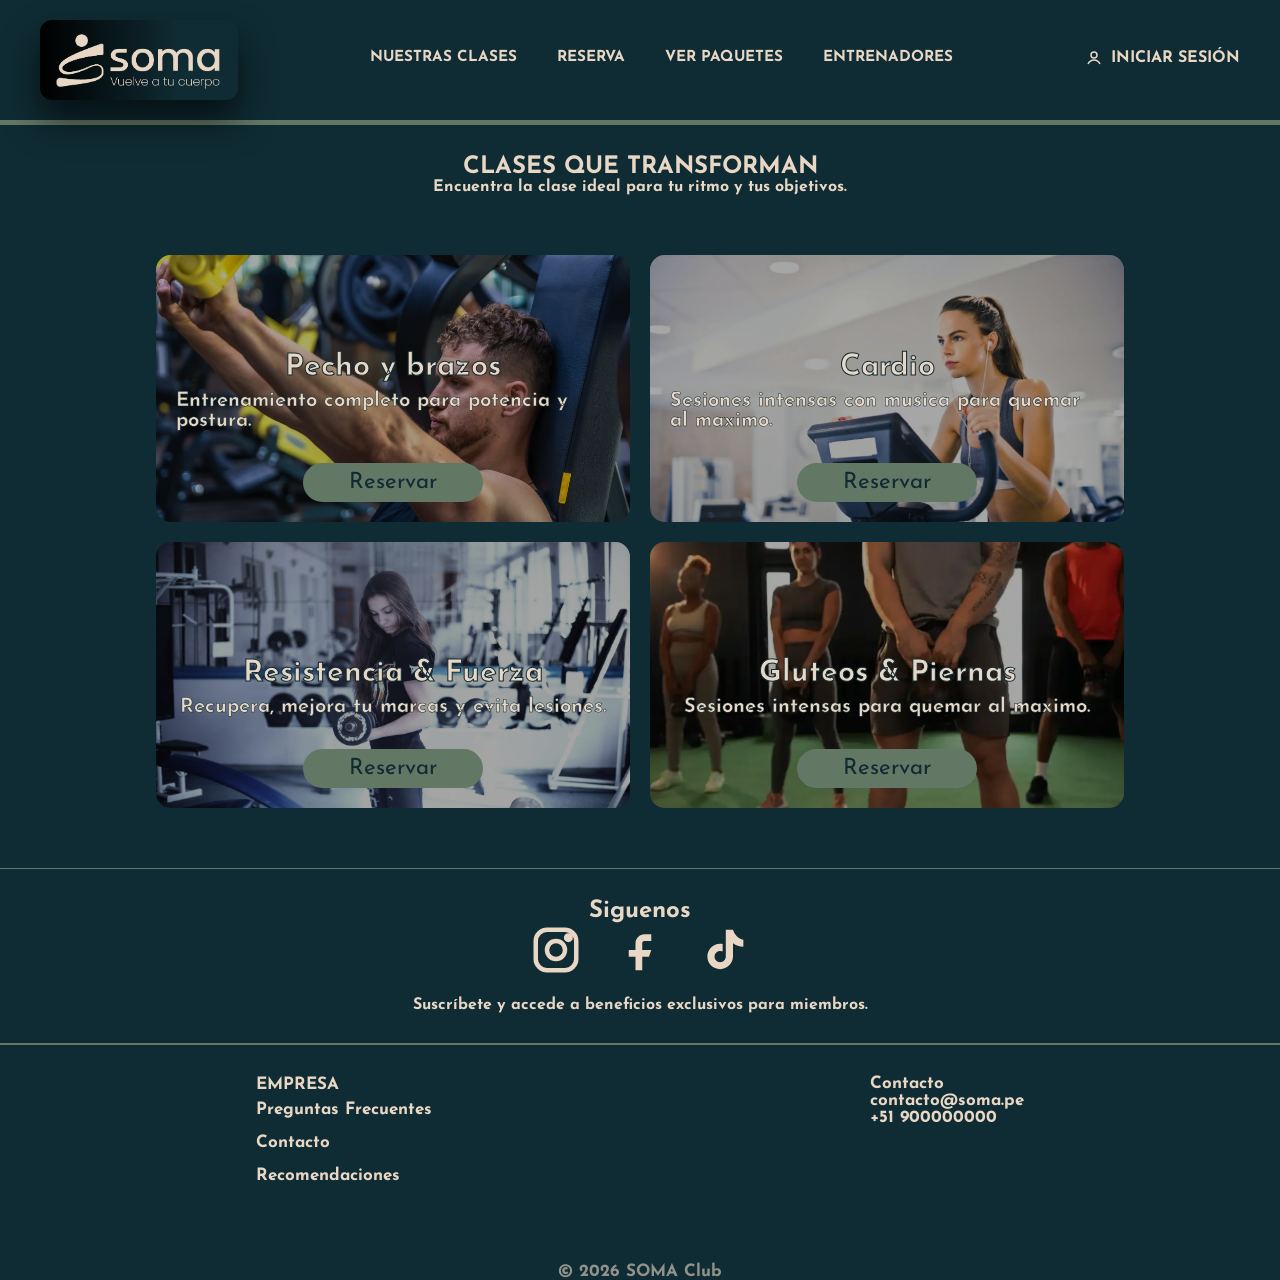
==== clases.html @ 050a6c83 "carga pag web gym" ====
<!DOCTYPE html>
<html lang="es">
  <head>
    <meta charset="UTF-8" />
    <title>Clases | SOMA</title>
    <link rel="icon" href="img/Soma_ logo.png" type="image/png">
    <meta name="viewport" content="width=device-width, initial-scale=1.0" />
    <link rel="stylesheet" href="styles.css" />
    <link rel="preconnect" href="https://fonts.googleapis.com" />
    <link rel="preconnect" href="https://fonts.gstatic.com" crossorigin />
    <link
      href="https://fonts.googleapis.com/css2?family=Caveat:wght@400..700&family=Josefin+Sans:ital,wght@0,100..700;1,100..700&family=Outfit:wght@100..900&display=swap"
      rel="stylesheet"
    />
    <link
      href="https://fonts.googleapis.com/css2?family=Montserrat:wght@300;400;600;700&display=swap"
      rel="stylesheet"
    />
  </head>
  <body>
    <!-- HEADER -->
    <header class="header">
      <a class="logo" href="index.html" aria-label="Fit Flow inicio">
        <img src="img/Soma_3.png" alt="Fit Flow" />
        <!-- <span>SOMA</span> -->
      </a>

      <input type="checkbox" id="nav-toggle" class="nav-toggle" />
      <label for="nav-toggle" class="burger" aria-label="Abrir menú">
        <span></span>
        <span></span>
        <span></span>
      </label>

      <nav>
        <ul>
          <li><a href="clases.html">NUESTRAS CLASES</a></li>
          <li><a href="reserva.html">RESERVA</a></li>
          <li><a href="paquetes.html">VER PAQUETES</a></li>
          <li><a href="entrenador.html">ENTRENADORES</a></li>
        </ul>
      </nav>

      <div class="nav-login">
        <a href="login.html" class="nav-user">
          <span class="user-icon" aria-hidden="true">
            <svg
              viewBox="0 0 24 24"
              width="18"
              height="18"
              fill="none"
              stroke="currentColor"
              stroke-width="2"
            >
              <circle cx="12" cy="8" r="4"></circle>
              <path d="M4 20c1.6-3.5 4.8-5.5 8-5.5s6.4 2 8 5.5"></path>
            </svg>
          </span>
          INICIAR SESIÓN
        </a>
      </div>
    </header>

    <section class="page-clases-def">
      <div>
        <h1>CLASES QUE TRANSFORMAN</h1>
        <p>Encuentra la clase ideal para tu ritmo y tus objetivos.</p>
      </div>
    </section>

    <section class="page-class">
      <div class="page-card">
        <img src="img/fuerza.webp" alt="Clase de fuerza" />
        <div class="card-content">
          <h3>Pecho y brazos</h3>
          <p>Entrenamiento completo para potencia y postura.</p>
          <a href="https://wa.me/51959792986?text=Hola,%20quiero%20información%20sobre%20la%20Clase%20Fuerza%20del%20gimnasio,%20Por%20favor"><button class="btn-card">Reservar</button></a>
        </div>
      </div>
      <div class="page-card">
        <img src="img/ciclismo.webp" alt="Clase de cardio" />
        <div class="card-content">
          <h3>Cardio</h3>
          <p>Sesiones intensas con musica para quemar al maximo.</p>
          <a href="https://wa.me/51959792986?text=Hola,%20quiero%20información%20sobre%20la%20Clase%20Cardio%20del%20gimnasio,%20Por%20favor" target="_blank"><button class="btn-card">Reservar</button></a>
        </div>
      </div>
      <div class="page-card">
        <img src="img/resistencia.webp" alt="Clase de movilidad" />
        <div class="card-content">
          <h3>Resistencia & Fuerza</h3>
          <p>Recupera, mejora tu marcas y evita lesiones.</p>
          <a href="https://wa.me/51959792986?text=Hola,%20quiero%20información%20sobre%20la%20Clase%20Resistencia%20y%20Fuerza%20del%20gimnasio,%20Por%20favor"><button class="btn-card">Reservar</button></a>
        </div>
      </div>
      <div class="page-card">
        <img src="img/pesas-pierna.webp" alt="Clase de cardio" />
        <div class="card-content">
          <h3>Gluteos & Piernas</h3>
          <p>Sesiones intensas para quemar al maximo.</p>
          <a href="https://wa.me/51959792986?text=Hola,%20quiero%20información%20sobre%20la%20Clase%20Gluteos%20y%20Piernas%20del%20gimnasio,%20Por%20favor"><button class="btn-card">Reservar</button></a>
        </div>
      </div>
    </section>

    <section class="section-redes">
              <h2>Siguenos</h2>
        <div class="social-icons">
          <div class="icon-social">
            <a class="social-link instagram" href="#" aria-label="Instagram">
              <span class="social-icon" aria-hidden="true">
                <svg
                  viewBox="0 0 24 24"
                  width="54"
                  height="54"
                  fill="none"
                  stroke="currentColor"
                  stroke-width="2"
                >
                  <rect x="3" y="3" width="18" height="18" rx="5"></rect>
                  <circle cx="12" cy="12" r="4"></circle>
                  <circle cx="17.5" cy="6.5" r="1"></circle>
                </svg>
              </span>
            </a>
          </div>
          <div class="icon-social">
            <a class="social-link facebook" href="#" aria-label="Facebook">
              <span class="social-icon" aria-hidden="true">
                <svg
                  viewBox="0 0 24 24"
                  width="54"
                  height="54"
                  fill="currentColor"
                >
                  <path
                    d="M14 8h3V5h-3c-2.2 0-4 1.8-4 4v3H7v3h3v6h3v-6h3l1-3h-4V9c0-.6.4-1 1-1z"
                  ></path>
                </svg>
              </span>
            </a>
          </div>
          <div class="icon-social">
            <a class="social-link tiktok" href="#" aria-label="TikTok">
              <span class="social-icon" aria-hidden="true">
                <svg
                  viewBox="0 0 24 24"
                  width="54"
                  height="54"
                  fill="currentColor"
                >
                  <path
                    d="M16 3c.6 2.2 2.4 4 4.6 4.4v3.1c-1.7 0-3.3-.5-4.6-1.5v5.8c0 3.1-2.5 5.7-5.7 5.7S4.6 18 4.6 14.9s2.5-5.7 5.7-5.7c.4 0 .8 0 1.1.1v3.3c-.3-.1-.7-.2-1.1-.2-1.4 0-2.5 1.1-2.5 2.5S8.9 17.4 10.3 17.4s2.5-1.1 2.5-2.5V3h3.2z"
                  ></path>
                </svg>
              </span>
            </a>
          </div>
        </div>
        <p>Suscríbete y accede a beneficios exclusivos para miembros.</p>
      </div>
    </section>

    <!-- FOOTER -->
    <footer class="footer">
      <div class="footer-data">
        <div class="footer-infobrand">
          <h4>EMPRESA</h4>
          <p><a href="#">Preguntas Frecuentes</a></p>
          <p><a href="#">Contacto</a></p>
          <p><a href="#">Recomendaciones</a></p>
        </div>

        <div>
          <h4>Contacto</h4>
          <p>contacto@soma.pe</p>
          <p>+51 900000000</p>
        </div>
      </div>

      <div class="footer-bottom">
        <p>© 2026 SOMA Club</p>
      </div>
    </footer>
  </body>
</html>
---- styles.css ----
* {
  margin: 0;
  padding: 0;
  box-sizing: border-box;
}
/* 
html {
  width: 100vw;
  height: 100%;
} */

body {
  font-family: "Josefin Sans", sans-serif;
  font-optical-sizing: auto;
  font-weight: 700;
  font-style: normal;
  margin: 0;
  padding: 0;
  background: #0f2b33;
  color: #e8d7c5;
}

/* HEADER */

.header {
  display: flex;
  justify-content: space-between;
  align-items: center;
  padding: 20px 40px;
  background: #0f2b33;
  position: relative;
  z-index: 2;
  border-bottom: 5px solid #637765;
}

.header span {
  font-family: "Outfit", sans-serif;
}

/* Divider design between nav and hero */
/* .header::after {
  content: "";
  position: absolute;
  left: 0;
  right: 0;
  bottom: -58px;
  height: 56px;
  background:
    linear-gradient(
      90deg,
      rgba(255, 215, 64, 0.8),
      rgba(245, 188, 10, 1),
      rgba(255, 215, 64, 0.8)
    );
  clip-path: polygon(0 0, 100% 0, 100% 5%, 50% 50%, 20% 30%, 0 5%);
  border-top: 1px solid rgba(255, 215, 64, 0.7);
  border-bottom: 1px solid rgba(245, 188, 10, 0.7);
  box-shadow: 0 8px 14px rgba(0, 0, 0, 0.45);
  pointer-events: none;
} */

/* .header::before{
  content: "";
  position: absolute;
  left: auto;
  right: 0;
  top: 0;
  bottom: auto;
  height: 46px;
  width: 70px;
  background:
    linear-gradient(
      35deg,
      rgba(248, 214, 100, 0.89),
      rgb(245, 186, 10)
    );
  clip-path: polygon(100% 0, 0 0, 100% 100%);
  box-shadow: 0 8px 12px rgba(0, 0, 0, 0.85);
  pointer-events: none;
} */

.header nav li a{
  font-size: 0.95rem;
}

.logo img{
  width: auto;
  height: 80px;
  box-shadow: 0 20px 35px rgba(0, 0, 0, 0.6);
  background: linear-gradient(to right, #000 0%, transparent 70%);
  border-radius: 12px; /* opcional */
}

.logo span {
  color: #637765
  font-weight: 600;
  letter-spacing: 1px;
  text-shadow: 
    0 0 8px rgba(212, 175, 55, 0.2),
    0 0 15px rgba(212, 175, 55, 0.1);
  transition: 0.3s ease;
}

.logo:hover span {
  text-shadow: 
    0 0 12px rgba(212, 175, 55, 0.9),
    0 0 25px rgba(212, 175, 55, 0.6);
}

.logo {
  display: flex;
  flex-direction: row;
  justify-content: center;
  align-items: center;
  font-weight: 900;
  font-size: 28px;
  font-style: bold;
  color: #e8d7c5;
  text-decoration: none;
}

.logo span {
  display: block;
  font-size: 42px;
  font-weight: 600;
}

nav ul {
  display: flex;
  list-style: none;
  gap: 40px;
}

.nav-toggle {
  display: none;
}

.burger {
  display: none;
  width: 40px;
  height: 30px;
  flex-direction: column;
  justify-content: space-between;
  cursor: pointer;
}

.burger span {
  height: 3px;
  background: #637765;
  border-radius: 999px;
  transition: transform 0.3s, opacity 0.3s;
}

.nav-user {
  display: inline-flex;
  align-items: center;
  gap: 8px;
}

.nav-user:hover {
  color: #637765;
}

.nav-user .user-icon {
  color: #e8d7c5;
  display: inline-flex;
}

nav a {
  text-decoration: none;
  color: #e8d7c5;
  font-size: 14px;
  transition: 0.3s;
  position: relative;
  display: inline-block;
  padding-bottom: 6px;
}

nav a:hover {
  color: #637765;
}

nav a::after {
  content: "";
  position: absolute;
  left: 0;
  right: 0;
  bottom: 1px;
  height: 2px;
  background: currentColor;
  border-radius: 999px;
  box-shadow: 0 2px 6px currentColor;
  opacity: 0;
  transform: scaleX(0.3);
  transition: opacity 0.3s, transform 0.75s;
}

nav a:hover::after {
  opacity: 0.8;
  transform: scaleX(1);
}

.nav-login a {
  text-decoration: none;
  color: #e8d7c5;
}

@media (max-width: 900px) {
  .burger {
    display: flex;
  }

  nav ul {
    display: none;
    position: absolute;
    right: 60px;
    top: 100%;
    background: #0f2b33;
    padding: 20px;
    flex-direction: column;
    gap: 16px;
    border: 1px solid rgba(245, 188, 10, 0.3);
    border-radius: 12px;
    box-shadow: 0 12px 24px rgba(0, 0, 0, 0.45);
    z-index: 3;
  }

  .nav-toggle:checked + .burger + nav ul {
    display: flex;
  }

  .nav-toggle:checked + .burger span:nth-child(1) {
    transform: translateY(13px) rotate(45deg);
  }

  .nav-toggle:checked + .burger span:nth-child(2) {
    opacity: 0;
  }

  .nav-toggle:checked + .burger span:nth-child(3) {
    transform: translateY(-13px) rotate(-45deg);
  }
}

/* HERO */

.hero {
  background-image: url("img/fondo-principal-xl.webp");
  background-size: cover;
  background-position: center;
  height: 500px;
  position: relative;
}

.hero-content {
  display: flex;
  flex-direction: column;

  align-items: flex-start;
  text-align: left;

  gap: 20px;

  background: rgba(29, 29, 29, 0.5);
  padding: 40px 60px;
  border-radius: 16px;

  backdrop-filter: blur(6px);

  max-width: 600px;
}

.hero h1 {
  font-size: 52px;
  line-height: 1.1;
  color: #e8d7c5;

  background: none;
  backdrop-filter: none;
  padding: 0;
}

.overlay {
  position: absolute;
  inset: 0;
  display: flex;
  align-items: center;
  justify-content: flex-start;

  padding-left: 80px;

  backdrop-filter: none;
}

.overlay h1 {
  color: #e8d7c5;
  font-size: 48px;
  margin: 0;
}

.page-clases-def {
   padding-top: 30px;
   text-align: center;  
}

.page-class {
  display: grid;
  grid-template-columns: repeat(2, minmax(250px, 1fr)); 
  gap: 20px;
  justify-content: center;
  width: 85vw;
  margin: 0 auto;
  padding: 60px;
}

/* TEST CARD  */

.page-card {
  position: relative;
  /* width: 400px; */
  /* height: 550px; */
  overflow: hidden;
  border-radius: 15px;
}

.page-card img {
  width: 100%;
  height: 100%;
  object-fit: cover;
  display: block;
  aspect-ratio: 16 / 9;
  transition: transform 0.4s ease-in-out;
}

.page-card:hover img{
  transform: scale(1.16);
}

/* Capa oscura */
.page-card::after {
  content: "";
  position: absolute;
  inset: 0;
  background: rgba(0, 0, 0, 0.35);
}

/* Contenido encima */
.card-content {
  display: flex;
  flex-direction: column;
  justify-content: center;
  align-items: center;
  position: absolute;
  bottom: 20px;
  left: 20px;
  right: 20px;
  z-index: 2;
}

.card-content h3 {
  margin-bottom: 8px;
  font-size: 30px;
  color: #e8d7c5;
  -webkit-text-stroke: 1px #0f2b33
}

.card-content p {
  font-size: 20px;
  margin-bottom: 12px;
  color: #e8d7c5;
  -webkit-text-stroke: 0.5px #0f2b33
}

.btn-outline {
  position: static;
  margin-top: 20px;
  font-family: "Josefin Sans", sans-serif;
  padding: 10px 25px;
  background: #e8d7c5;
  border-radius: 25px;
  border: none;
  color: #0f2b33;
  cursor: pointer;
  transition: 0.5s all ease;
  font-size: 1.2rem;
}

.btn-outline:hover {
  background: #0f2b33;
  color: #e8d7c5;
}

.btn-card {
  margin-top: 20px;
  width: 180px;
  position: relative;
  /* bottom: 20px; */
  /* left: 90px; */

  font-family: "Josefin Sans", sans-serif;
  padding: 8px 16px;
  background: #637765;
  border-radius: 25px;
  border: none;
  color: #0f2b33;
  cursor: pointer;
  transition: 0.4s all ease;
  font-size: 1.4rem;
}

.btn-card:hover {
  background: #0f2b33;
  color: #637765;
  transform: scale(1.05);
}
/* END CARD */

/* ABOUT */
.about {
  display: grid;
  grid-template-columns: 1fr 1fr;
  padding: 80px 50px;
  gap: 60px;
  width: 100%;
  height: 450px;
  margin-bottom: 60px;
  align-items: center;
}

.about img {
  height: 350px;
  width: 100%; 
  object-fit: scale-down;
}

.about h2 {
  margin-bottom: 20px;
}

.about h4 {
  margin-top: 20px;
  font-weight: 600;
}

/* WELCOME */
.welcome {
  text-align: center;
  padding: 80px 20px;
  font-size: 28px;
}

/* PROXIMAMENTE */
.coming-soon {
  height: 80vh;
  background: url("img/ciclismo.jpg") center/cover no-repeat;
  position: relative;
  display: flex;
  align-items: center;
  justify-content: center;
  margin-bottom: 25px;
  
}

/* Capa oscura */
.coming-soon .overlay {
  position: absolute;
  inset: 0;
  background: #0f2b33;
  backdrop-filter: blur(3px);
  display: flex;
  align-items: center;
  justify-content: center;
}

/* Contenido */
.coming-soon .content {
  position: relative;
  text-align: center;
  color: #e8d7c5;
  max-width: 500px;
  padding: 40px;
}

.coming-soon .icon {
  font-size: 60px;
  margin-bottom: 20px;
}

.coming-soon h2 {
  font-size: 32px;
  margin-bottom: 15px;
  letter-spacing: 1px;
}

.coming-soon p {
  font-size: 20px;
  margin-bottom: 25px;
  opacity: 0.85;
}

.proximamente {
  position: absolute;
  font-family: "Josefin Sans", sans-serif;
  text-align: center;
  font-size: 126px;
  background: transparent;
  color: #e8d7c5;
  cursor: pointer;
  left: -27%;
}

/* .proximamente:hover {
  transform: rotate(360deg);
  transition: 0.7s ease;
} */

/* END PROXIMAMENTE */

/* ENTREADORES */
/* 
.page-entrenador{
  display: flex;
  gap: 10px;
  width: 85vw;
  margin: 0 auto;
  padding: 60px;
}

.page-card-entrenador {
  position: relative;
  height: 640px;
  overflow: hidden;
  border-radius: 15px;
}
.page-card-entrenador img {
  width: 100%;
  height: 100%;
  object-fit: scale-down;
  display: block;
  aspect-ratio: 16 / 9;
  transition: transform 0.4s ease-in-out;
}

.page-card-entrenador::after {
  content: "";
  position: absolute;
  inset: 0;
  background: rgba(0, 0, 0, 0.37);
} */
.coaches{
display:flex;
justify-content:center;
gap:30px;
margin: 65px 0px;
}

/* CARD */
.card{
width:260px;
background:#0f141b;
border-radius:15px;
overflow:hidden;
box-shadow:0 10px 25px #0f2b33;
display:flex;
flex-direction:column;
transition: 0.2s;
}

.card:hover{
transform:translateY(-20px);
}

/* IMAGEN */
.card img{
width:100%;
height:260px;
object-fit:cover;
display:block;
}

/* TEXTO */
.card-info{
padding:20px;
color:#e8d7c5;
}

/* TITULO */
.card-info h3{
font-size:18px;
margin-bottom:10px;
}

/* TEXTO */
.card-info p{
font-size:14px;
color:#e8d7c5;
margin-bottom:15px;
}

/* LISTA */
.card-info ul{
list-style:none;
}

.card-info li{
font-size:13px;
margin-bottom:8px;
color:#e8d7c;
}

.card-info li::before{
content:"✔ ";
color:#ff3c2f;
}

.highlight{
color:#ff3c2f;
}


/* PAQUETES */

.page-paquetes {
  display: grid;
  grid-template-columns: repeat(3, minmax(250px, 1fr)); 
  gap: 20px;
  width: 85vw;
  margin: 0 auto;
  padding: 60px;
}

.page-card-pack {
  position: relative;
  /* width: 400px; */
  height: 640px;
  overflow: hidden;
  border-radius: 15px;
}

.page-card-pack img {
  width: 100%;
  height: 100%;
  object-fit: cover;
  display: block;
  aspect-ratio: 16 / 9;
  transition: transform 0.4s ease-in-out;
}

.page-card-pack:hover img{
  transform: scale(1.16);
}

.page-card-pack::after {
  content: "";
  position: absolute;
  inset: 0;
}

/* END PAQUETES */

/* SERVICES */

.services {
  display: grid;
  grid-template-columns: 1fr 1fr;
}

.service {
  display: flex;
  flex-direction: column;
  justify-content: center;
  align-items: center;
  padding-bottom: 25px;
}

.service img {
  width: 100%;
  height: 300px;
  object-fit: scale-down;
  margin-bottom: 20px;
}
.service button {
  width: auto;
  font-family: "Josefin Sans", sans-serif;
  font-weight: 300;
  padding: 8px 16px;
  background: transparent;
  cursor: pointer;
  transition: 0.3s;
  font-size: 1.4rem;
}

.service button:hover {
  color: #0f2b33;
}
/* SIGUENOS REDES */

.section-redes {
  padding: 30px;
  display: flex;
  flex-direction: column;
  align-items: center;
  color: #e8d7c5;
  border-top: 1px solid #637765;
  border-bottom: 2px solid #637765;
}

.social-icons {
  display: flex;
  flex-direction: row;
  justify-content: center;
  gap: 30px;
  width: 300px;
  padding-bottom: 20px;
}

.icon-social {
  height: 54px;
  width: 54px;
  /* background-color: #e1306c; */
}

.icon-social a{
  color: #e8d7c5;
  height: 100%;
  width: 100%;
}

/* CONTACT */

.contact {
  padding: 60px;
  background: #0f2b33;
  color: #e8d7c5
}

.contact iframe {
  background-color: #0f2b33;
  width: 80%;
  height: 350px;
  border: 0;
  margin-top: 20px;
}

.footer-map {
  display: flex;
  flex-direction: column;
  justify-content: center;
  align-items: center;
  margin: 0 auto;
  width: 85vw;
}

/* FOOTER */

.footer {
  display: flex;
  flex-direction: column;
  max-width: 60%;
  margin:0 auto;
  background: #0f2b33;
  gap: 10px;
  font-size: 17px;
  color: #e8d7c5
}

.footer-data {
  display: flex;
  flex-direction: row;
  justify-content: space-between;
  align-items: start;
  min-width: 350px;
  margin: 30px 0px;
}

.footer-data ul {
  list-style: none;
  padding: 0;
  margin: 0;
}

.footer-data li {
  margin-bottom: 10px;
}

/* .footer-links {
  display: flex;
  justify-content: space-between;
  padding-bottom: 25px;
}

.footer-links a {
  color: rgb(148, 147, 144);
  text-decoration: none;
  display: flex;
  align-items: center;
  gap: 10px;
  margin: 6px 0;
  transition: color 0.25s ease;
} */

.social-icon {
  /* display: inline-flex; */
  width: 28px;
  height: 28px;
}

.footer-links a:hover {
  color: #637765;
}

.icon-social a.instagram:hover {
  color: #637765;
}

.icon-social a.facebook:hover {
  color: #637765;
}

.icon-social a.tiktok:hover {
  color: #637765;
}

.footer-bottom {
  text-align: center;
  font-size: 17px;
  opacity: 0.6;
  padding-top: 30px;
}
.footer-infobrand {
  padding: 1px 0px;
}

.footer-infobrand a {
  text-decoration: none;
  font-size: 17px;
  color:  #e8d7c5
}

.footer-infobrand p {
  position: relative;
  padding: 8px 0px;
}
.footer-infobrand p:hover{
  color: rgb(148, 147, 144);
  transform: translateX(12px);
  transition: all .25s ease-in;
 }
.footer-infobrand p:hover::after{
  content: "";
  position: absolute;
  left: 0;
  right: 0;
  bottom: 1px;
  height: 2px;
  background: currentColor;
  border-radius: 999px;
  box-shadow: 0 2px 6px currentColor;
  opacity: 0;
  transform: scaleX(0.3);
  transition: opacity 0.3s, transform 0.75s;
}


@media (max-width: 1000px) {
  .page-grid {
    grid-template-columns: repeat(2, 1fr);
  }
}

@media (max-width: 700px) {
  .page-grid {
    grid-template-columns: 1fr;
    padding: 40px 20px;
  }

  .page-hero {
    padding: 40px 20px;
  }
}

.schedule {
  display: flex;
  flex-direction: column;
  align-items: center;
  background: #0f2b33;
  padding: 80px 5%;
  color: #e8d7ce;
  text-align: center;
}

.title {
  font-size: 40px;
  font-weight: 700;
  margin-bottom: 50px;
  letter-spacing: 2px;
}

.title span {
  color: #e8d7c5;
}

.schedule-table {
  width: 100%;
  border-collapse: collapse;
  background: #0f2b33;
  border-radius: 12px;
  overflow: hidden;
  box-shadow: 0 0 25px #637765;
  min-width: 1400px;
}

.schedule-table thead {
  background: #0f2b33;
}

.schedule-table th {
  padding: 18px;
  font-size: 14px;
  color: #e8d7c5;
  letter-spacing: 1px;
}

.schedule-table td {
  padding: 18px;
  border-top: 1px solid #334c44;
  font-size: 14px;
  transition: 0.3s ease;
}

.schedule-table td i {
  color: #637765;
  margin-right: 8px;
}

.schedule-table tbody tr:hover {
  background: rgba(255, 44, 44, 0.05);
}

.empty {
  opacity: 0.3;
}

.note {
  margin-top: 25px;
  font-size: 13px;
  opacity: 0.6;
} 


/* ==============================
   SECCIÓN GENERAL
============================== */


.table-container{
    overflow-x:auto;
    padding:30px;
    border-radius:20px;
    background: linear-gradient(145deg,#0c0c0c,#111);
    border:1px solid #637765;
    box-shadow: 
        0 0 40px #637765,
        0 0 60px #334c44;
}

.schedule-table thead th{
    padding:16px 10px;
    font-size:13px;
    letter-spacing:1px;
    text-transform:uppercase;
    background:linear-gradient(90deg,#111,#1a1a1a);
    border-bottom:1px solid #334c44;
}

.schedule-table .time{
    position:relative;
    background:linear-gradient(180deg,#334c44,#0f2b33);
    color: #e8d7c5; 
    font-weight:600;
    border-right:1px solid #637765;
}


.note{
    margin-top:25px;
    text-align:center;
    opacity:0.6;
    font-size:14px;
}

@media(max-width:900px){
    .schedule .title{
        font-size:28px;
    }

    .schedule-table{
        font-size:12px;
    }
} 

/* #reservarBtn {
  margin-top: 25px;
  width: 190px;
  font-family: "Josefin Sans", sans-serif;
  padding: 8px 16px;
  background: rgba(245, 188, 10, 1);
  border-radius: 25px;
  border: none;
  color: black;
  cursor: pointer;
  transition: 0.5s all ease;
  font-size: 1.4rem;
} */

.indicacion {
  padding-bottom: 15px;
  opacity:0.6;
  font-size:11px;
}

.reserva-box{
/* width: 100%; */
margin-top:40px;
padding:20px;
background:#111;
border-radius:10px;
color:white;
max-width:500px;
}

#lista-clases{
list-style:none;
padding:0;
margin:20px 0;
}

#lista-clases li{
display:flex;
justify-content:space-between;
align-items:center;
padding:10px;
border-bottom:1px solid #333;
}

.eliminar{
background:red;
color:white;
border:none;
padding:5px 10px;
cursor:pointer;
border-radius:5px;
}

#reservarBtn{
font-size: 1.05rem;
font-family: "Josefin Sans", sans-serif;
width:100%;
padding:15px;
background:#25D366;
border:none;
color:rgb(0, 0, 0);
font-weight:bold;
cursor:pointer;
border-radius:8px;
}

.btn {
  background: #637765;
  border: none;
  padding: 15px 30px;
  border-radius: 20px;
  font-size: 20px;
  font-weight: bold;
  color: #0f2b33;
  cursor: pointer;
  margin-top: 20px;
  margin-left:150px
}

.btn:hover {
  color: #e8d7c5;
}

.section-info{
  width:100%;
  min-height:500px;

  background-image:url("img/fondo-deporte.webp");
  background-size:cover;
  background-position:center;

  display:flex;
  align-items:center;
  justify-content:center;

  padding:80px 20px;
}

.info-overlay{
  width:100%;
  max-width:1200px;

  display:flex;
  justify-content:center;
  gap:60px;
  flex-wrap:wrap;
}

.info-box{
  background-color:rgba(15,43,51,0.3);
  color:#e8d7c5;
  padding:30px;
  width:350px;
  backdrop-filter:blur(5px);
  border-radius:8px;
}

.info-box h3{
  margin-bottom:15px;
  font-size:22px;
}

.info-box p{
  line-height:1.6;
}
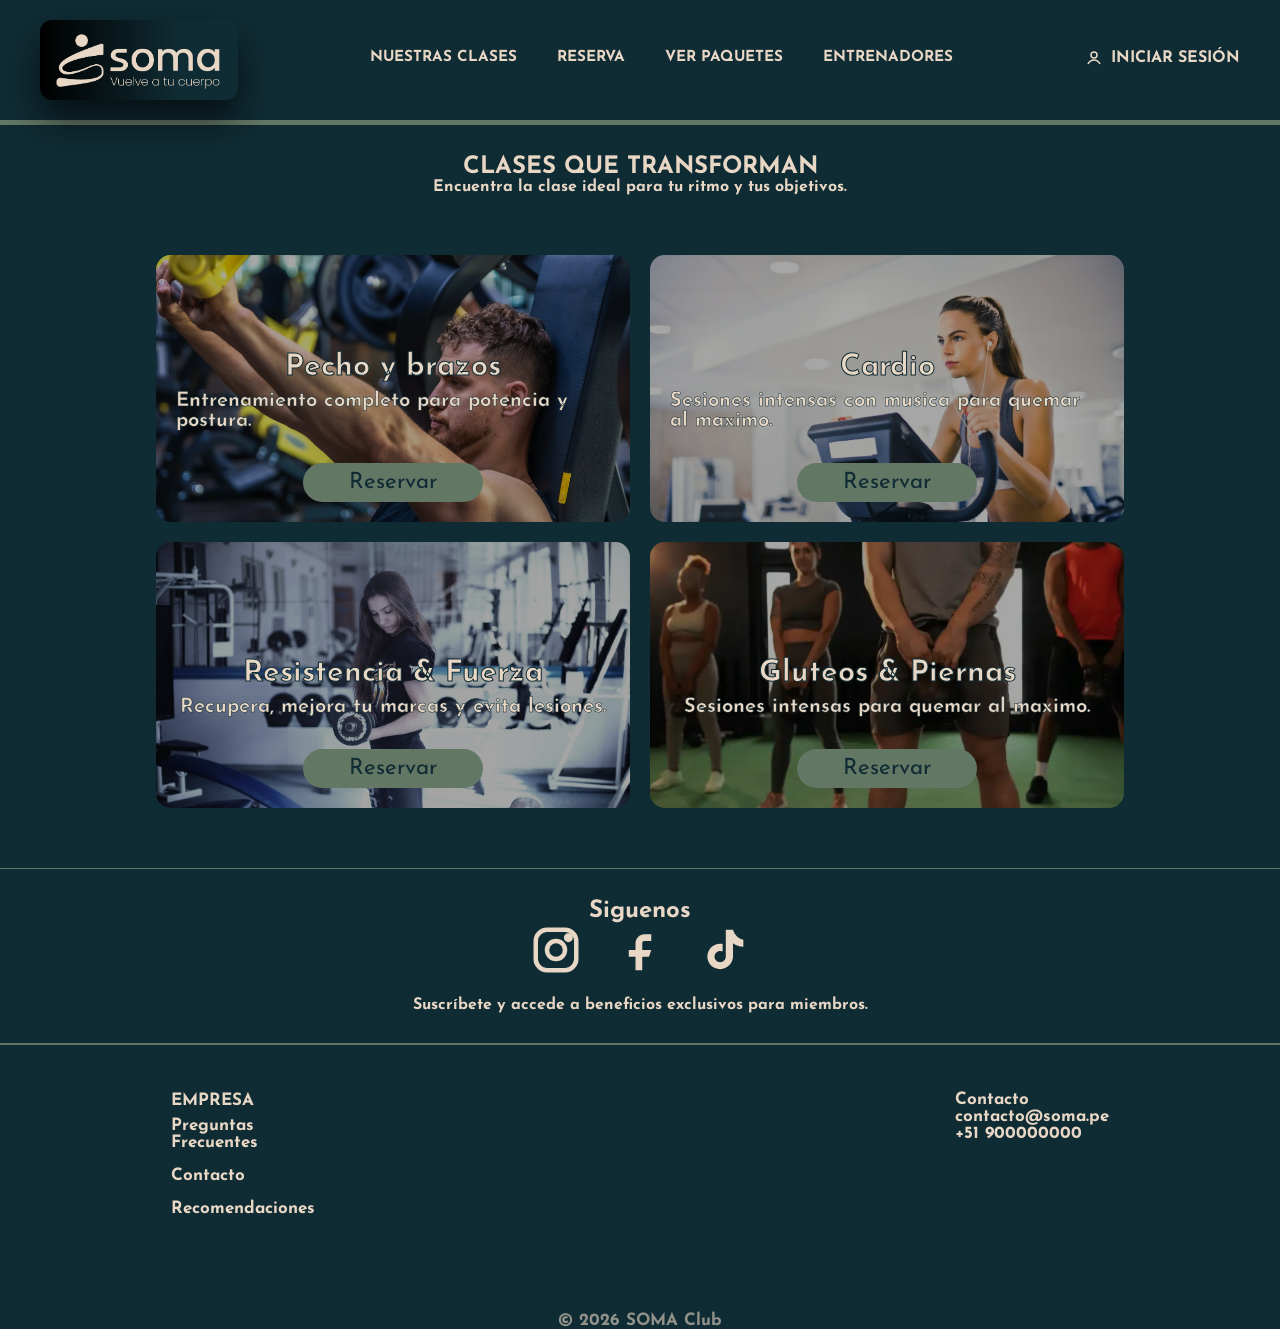
==== commit c175cb82: "descripción que desees" ====
--- a/clases.html
+++ b/clases.html
@@ -5,6 +5,9 @@
     <title>Clases | SOMA</title>
     <link rel="icon" href="img/Soma_ logo.png" type="image/png">
     <meta name="viewport" content="width=device-width, initial-scale=1.0" />
+
+    <link href="https://fonts.googleapis.com/icon?family=Material+Icons" rel="stylesheet">
+
     <link rel="stylesheet" href="styles.css" />
     <link rel="preconnect" href="https://fonts.googleapis.com" />
     <link rel="preconnect" href="https://fonts.gstatic.com" crossorigin />
@@ -158,7 +161,6 @@
           </div>
         </div>
         <p>Suscríbete y accede a beneficios exclusivos para miembros.</p>
-      </div>
     </section>
 
     <!-- FOOTER -->
--- a/styles.css
+++ b/styles.css
@@ -18,6 +18,7 @@
   padding: 0;
   background: #0f2b33;
   color: #e8d7c5;
+  overflow-x: auto;
 }
 
 /* HEADER */
@@ -213,7 +214,7 @@
   nav ul {
     display: none;
     position: absolute;
-    right: 60px;
+    left: 1rem;
     top: 100%;
     background: #0f2b33;
     padding: 20px;
@@ -252,21 +253,23 @@
   position: relative;
 }
 
+.hero-desktop {
+  display: block;
+}
+.hero-mobile {
+  display: none;
+}
+
 .hero-content {
   display: flex;
   flex-direction: column;
-
   align-items: flex-start;
   text-align: left;
-
   gap: 20px;
-
   background: rgba(29, 29, 29, 0.5);
   padding: 40px 60px;
   border-radius: 16px;
-
   backdrop-filter: blur(6px);
-
   max-width: 600px;
 }
 
@@ -286,10 +289,7 @@
   display: flex;
   align-items: center;
   justify-content: flex-start;
-
   padding-left: 80px;
-
-  backdrop-filter: none;
 }
 
 .overlay h1 {
@@ -372,31 +372,12 @@
 }
 
 .btn-outline {
-  position: static;
-  margin-top: 20px;
-  font-family: "Josefin Sans", sans-serif;
-  padding: 10px 25px;
-  background: #e8d7c5;
-  border-radius: 25px;
-  border: none;
-  color: #0f2b33;
-  cursor: pointer;
-  transition: 0.5s all ease;
-  font-size: 1.2rem;
-}
-
-.btn-outline:hover {
-  background: #0f2b33;
-  color: #e8d7c5;
-}
-
-.btn-card {
+  display: block;
+  margin: 0 auto;
+  max-width: 200px;
   margin-top: 20px;
   width: 180px;
   position: relative;
-  /* bottom: 20px; */
-  /* left: 90px; */
-
   font-family: "Josefin Sans", sans-serif;
   padding: 8px 16px;
   background: #637765;
@@ -408,6 +389,28 @@
   font-size: 1.4rem;
 }
 
+.btn-outline:hover {
+  background: #0f2b33;
+  color: #e8d7c5;
+}
+
+.btn-card {
+  margin-top: 20px;
+  width: 180px;
+  position: relative;
+  /* bottom: 20px; */
+  /* left: 90px; */
+  font-family: "Josefin Sans", sans-serif;
+  padding: 8px 16px;
+  background: #637765;
+  border-radius: 25px;
+  border: none;
+  color: #0f2b33;
+  cursor: pointer;
+  transition: 0.4s all ease;
+  font-size: 1.4rem;
+}
+
 .btn-card:hover {
   background: #0f2b33;
   color: #637765;
@@ -422,15 +425,15 @@
   padding: 80px 50px;
   gap: 60px;
   width: 100%;
-  height: 450px;
-  margin-bottom: 60px;
+  margin-bottom: 10px;
   align-items: center;
+  box-sizing: border-box;
 }
 
 .about img {
   height: 350px;
   width: 100%; 
-  object-fit: scale-down;
+  object-fit: contain;
 }
 
 .about h2 {
@@ -755,32 +758,28 @@
 
 .footer {
   display: flex;
+  width: 100%;
   flex-direction: column;
-  max-width: 60%;
+  max-width: 100%;
   margin:0 auto;
   background: #0f2b33;
   gap: 10px;
   font-size: 17px;
-  color: #e8d7c5
+  color: #e8d7c5;
+  overflow-x: hidden;
+  box-sizing: border-box;
 }
 
 .footer-data {
   display: flex;
   flex-direction: row;
-  justify-content: space-between;
-  align-items: start;
-  min-width: 350px;
-  margin: 30px 0px;
-}
-
-.footer-data ul {
-  list-style: none;
-  padding: 0;
-  margin: 0;
-}
-
-.footer-data li {
-  margin-bottom: 10px;
+  justify-content: center;
+  align-items: flex-start;
+  margin: 30px auto;
+  max-width: 900px;
+  padding: 1rem;
+  gap: 40rem;
+  word-wrap: break-word;
 }
 
 /* .footer-links {
@@ -871,7 +870,7 @@
 @media (max-width: 700px) {
   .page-grid {
     grid-template-columns: 1fr;
-    padding: 40px 20px;
+    padding: 0px 20px;
   }
 
   .page-hero {
@@ -884,9 +883,12 @@
   flex-direction: column;
   align-items: center;
   background: #0f2b33;
-  padding: 80px 5%;
+  padding: 40px 20px;
   color: #e8d7ce;
-  text-align: center;
+  text-align: center;  
+  margin: 0 auto;           /* 👈 centra horizontalmente */
+  box-sizing: border-box;   /* 👈 asegura que padding no rompa el ancho */
+
 }
 
 .title {
@@ -907,7 +909,8 @@
   border-radius: 12px;
   overflow: hidden;
   box-shadow: 0 0 25px #637765;
-  min-width: 1400px;
+  min-width: 1400px;  
+  width: max-content;     /* asegura que no se comprima */
 }
 
 .schedule-table thead {
@@ -962,6 +965,7 @@
     box-shadow: 
         0 0 40px #637765,
         0 0 60px #334c44;
+    -webkit-overflow-scrolling: touch;
 }
 
 .schedule-table thead th{
@@ -981,7 +985,6 @@
     border-right:1px solid #637765;
 }
 
-
 .note{
     margin-top:25px;
     text-align:center;
@@ -990,13 +993,9 @@
 }
 
 @media(max-width:900px){
-    .schedule .title{
-        font-size:28px;
-    }
-
-    .schedule-table{
-        font-size:12px;
-    }
+  .schedule .title{
+    font-size:28px;
+  }
 } 
 
 /* #reservarBtn {
@@ -1123,4 +1122,450 @@
 
 .info-box p{
   line-height:1.6;
-}+}
+
+.page-grid {
+  display: grid;
+  grid-template-columns: repeat(3, 1fr); /* 3 columnas */
+  gap: 2rem;
+  justify-items: center;
+  margin: 20px;
+}
+
+.page-grid .page-card {
+  width: 100%;
+  max-width: 350px;
+  margin: 0;
+  text-align: left; /* más natural en desktop */
+  padding: 1rem 1rem 8rem;
+}
+
+.page-grid .page-card img {
+  margin-bottom: 1rem;
+  border-radius: 6px;
+}
+
+.page-grid .btn-outline {
+  width: 200px;
+  font-size: 1.2rem;
+  margin-top: 1rem;
+}
+
+/*MOBILE*/
+
+@media (max-width: 768px) {
+  .header {
+    display: flex;
+    align-items: center;
+    justify-content: space-between;
+    padding: 0 1rem;
+    gap: 1.5rem;
+  }
+
+    .logo img {
+    max-width: 180px; /* reduce el ancho del logo */
+    height: auto;
+  }
+
+  /* Título principal */
+  .page-clases-def div h1 { font-size: 1.4rem !important; }
+
+
+  /* Menú hamburguesa a la izquierda */
+  .burger {
+    order: -1;
+    margin-right: auto;
+  }
+
+  /* Login: solo ícono en mobile */
+  .nav-login .nav-user {
+    font-size: 0;
+  }
+  .nav-login .user-icon {
+    margin-left: auto;
+  }
+
+  .nav-login .user-icon svg {
+    width: 35px;
+    height: 35px;
+  }
+
+  .hero-desktop {
+    display: none;
+  }
+  .hero-mobile {
+    display: block;
+  }
+
+  .hero-mobile {
+    height: auto;         /* elimina altura fija */
+    display: flex;
+    flex-direction: column;
+    justify-content: flex-end; /* empuja contenido hacia abajo */
+    align-items: center;
+    padding: 20px;
+  }
+
+  .overlay {
+    position: static;     /* ya no absoluto */
+    width: 100%;
+    display: flex;
+    justify-content: center;
+    align-items: flex-end; 
+  }
+
+  .hero-content {
+    align-items: center;     /* centra el texto */
+    text-align: center;
+    width: 90%;             /* ocupa todo el ancho disponible */
+    max-width: 90%;          /* deja espacio a los lados */
+    margin-bottom: 20px;     /* espacio con el borde inferior */
+    padding: 20px;           /* menos padding en móvil */
+  }
+
+  .hero h1 {
+    font-size: 32px;         /* tamaño más pequeño en móvil */
+    line-height: 1.2;
+  }
+
+  .about {
+    grid-template-columns: 1fr;
+    padding: 35px 20px;
+    gap: 20px;
+    height: auto;
+    flex-direction: column;
+    text-align: center;
+  }
+  
+  .about h2, .about h4, .about p {
+    text-align: center;           /* centra el texto */
+  }
+
+  /* contenedor de cards (clases) */
+  .page-class {
+    display: flex;
+    flex-direction: column;
+    gap: 2rem;
+    padding: 1rem;
+  }
+
+  /* Card */
+  .page-card {
+    position: relative;
+    display: flex;
+    flex-direction: column;
+    background: #f9f9f9;
+    border-radius: 8px;
+    overflow: hidden; /* evita que el texto se salga */
+    box-shadow: 0 2px 6px rgba(0,0,0,0.1);
+    text-align: center;
+  }
+
+  /* Imagen dentro del card */
+  .page-card img {
+    width: 100%;
+    height: auto;
+    display: block;
+    object-fit: cover;
+  }
+
+    /* Contenido del card */
+  .card-content {
+    position: absolute;
+    bottom: 0;
+    left: 0;
+    right: 0;
+  }
+
+  .card-content h3 {
+    margin: 0.5rem 0;
+    font-size: 1.2rem;
+  }
+
+  .card-content p {
+    font-size: 0.95rem;
+    margin: 0.5rem 0 1rem 0;
+  }
+
+  /* Botón */
+  .btn-card {
+    margin-top: 20px;
+    width: 180px;
+    position: relative;
+    font-family: "Josefin Sans", sans-serif;
+    padding: 8px 16px;
+    background: #637765;
+    border-radius: 25px;
+    border: none;
+    color: #0f2b33;
+    cursor: pointer;
+    transition: 0.4s all ease;
+    font-size: 1.4rem;
+  }
+
+  .btn-card:hover {
+    background: #0f2b33;
+    color: #637765;
+    transform: scale(1.05);
+}
+
+
+  /* Contenedor de cards (paquetes) */
+  .page-clases-def {
+    text-align: center;
+    padding: 1rem 0;
+  }
+
+  .page-clases-def h1 {
+    font-size: 1.8rem;
+  }
+
+  .page-clases-def p {
+    font-size: 1rem;
+  }
+
+  /* TARJETAS DE PAQUETES */
+  .page-paquetes {
+    display: flex;
+    flex-direction: column;
+    gap: 2rem;
+    padding: 1rem;
+  }
+
+  .page-card-pack {
+    background: #f9f9f9;
+    border-radius: 10px;
+    overflow: hidden;
+    text-align: center;
+    box-shadow: 0 2px 6px rgba(0,0,0,0.1);
+  }
+
+  .page-card-pack img {
+    width: 100%;
+    display: block;
+    object-fit: cover; /* recorta de forma elegante */
+    object-position: center; /* centra la imagen dentro del card */
+    border-top-left-radius: 8px;
+    border-top-right-radius: 8px;
+  }
+
+    .card-content {
+    padding: 1rem;
+  }
+
+  /* Cards (entrenador) */
+  .coaches {
+    display: flex;
+    flex-direction: column;   /* apila los cards */
+    align-items: center;      /* centra horizontalmente */
+    gap: 1.5rem;
+    padding: 1rem;
+  }
+
+  .card {
+    width: 90%;            /* ocupa todo el ancho */
+    max-width: 400px;
+    border-radius: 8px;
+    overflow: hidden;
+    box-shadow: 0 2px 6px rgba(0,0,0,0.1);
+    background: #0f141b;
+  }
+
+  .card img {
+    width: 100%;
+    height: auto;
+    display: block;
+    object-fit: cover;
+  }
+
+  .card-info {
+    padding: 1.5rem 1rem;
+    text-align: center;
+  }
+
+  .card-info h3 {
+    font-size: 1.2rem;
+    margin: 0.5rem 0;
+  }
+
+  .card-info p {
+    font-size: 0.95rem;
+    margin-bottom: 1rem;
+  }
+
+  .card-info ul {
+    list-style: none;
+    padding: 0;
+    margin: 0;
+  }
+
+  .card-info li {
+    font-size: 0.9rem;
+    margin: 0.3rem 0;
+  }
+
+    /* Sección del título */
+  .page-clases-def {
+    padding: 1.5rem 1rem; /* menos padding vertical */
+    text-align: center;
+  }
+
+  .page-clases-def h1 {
+    font-size: 1.6rem;
+    margin-bottom: 0.5rem; /* menos espacio debajo del título */
+  }
+
+  .page-clases-def p {
+    font-size: 0.95rem;
+    margin-bottom: 0.5rem; /* menos espacio debajo del subtítulo */
+  }
+
+  /* Contenedor de los cards */
+  .coaches {
+    margin-top: 0; /* elimina espacio extra arriba */
+    gap: 1.5rem;   /* espacio más pequeño entre cards */
+    padding: 0 1rem;
+  }
+
+    /* Sección de Login */
+  .page-grid .page-card {
+    width: 90%;
+    max-width: 400px;
+    margin: 0 auto 2rem auto;
+    margin: 0 auto;
+    text-align: center;
+    border-radius: 8px;
+    overflow: hidden;
+    background: #0f2b33;
+    padding: 1rem 1rem 0.5rem 1rem;
+  }
+
+  .page-grid {
+    display: grid; /* o flex */
+    gap: 1.5rem;     /* separa automáticamente los cards */
+  }
+
+  .page-grid .page-card img {
+    width: 100%;
+    height: auto;
+    object-fit: cover;
+    margin-bottom: 0.25rem;
+    border: none;     /* elimina cualquier borde */
+    outline: none;    /* elimina contorno al hacer clic */
+    display: block;   /* evita espacios extra por inline */
+  }
+
+  .page-grid .btn-outline {
+    display: block;
+    margin: 0 auto;
+    max-width: 200px;
+    margin-top: 0;
+    width: 180px;
+    position: relative;
+    font-family: "Josefin Sans", sans-serif;
+    padding: 8px 16px;
+    background: #637765;
+    border-radius: 25px;
+    border: none;
+    color: #0f2b33;
+    cursor: pointer;
+    transition: 0.4s all ease;
+    font-size: 1.4rem;
+  }
+
+  .contact {
+    display: flex;
+    flex-direction: column;   /* coloca título, texto y mapa en columna */
+    align-items: center;      /* centra horizontalmente */
+    text-align: center;       /* centra el texto */
+    padding: 1.5rem 1rem;
+  }
+
+  .footer {
+    max-width: 100%;
+  }
+  .footer-data {
+    flex-direction: column;
+    align-items: center;
+    min-width: auto;
+    margin: 15px 0;
+    display: block;          /* apila los elementos */
+    text-align: center;      /* centra contenido */
+  }
+
+  .footer-map {
+    width: 100%;
+    max-width: 100%;
+  }
+
+  .footer-map h4 {
+    margin-bottom: 0.5rem;
+    font-size: 1.1rem;        /* tipografía más compacta */
+  }
+
+  .footer-map p {
+    margin-bottom: 1rem;
+    font-size: 0.95rem;       /* texto más pequeño en mobile */
+  }
+
+  .footer-map iframe {
+    width: 100%;              /* mapa ocupa todo el ancho */
+    height: 250px;            /* altura más reducida en mobile */
+  }
+}
+
+@media (max-width: 767px) {
+  .about-image {
+    display: none; /* oculta la imagen en mobile */
+  }
+}
+
+@media (min-width: 768px) {
+  .about-image {
+    display: block; /* asegura que se muestre en web */
+  }
+}
+
+@media(max-width:900px){
+
+  .schedule-table{
+    width: max-content;
+    min-width: 900px;
+  }  
+  .schedule-scroll {
+    padding: 10px;      /* menos padding para que no se corte */
+  }
+
+
+  .schedule-table th,
+  .schedule-table td{
+    padding: 8px 6px; /* 👈 celdas más angostas */
+  }
+
+  .table-container{
+    width: 100%;
+    max-width: 100%;
+    overflow-x: auto;
+    overflow-y: hidden;
+    -webkit-overflow-scrolling: touch;
+    padding:10px; /* 👈 IMPORTANTE: bajar padding */
+    box-sizing: border-box; /* 👈 CLAVE */
+  }
+
+  .table-container{
+    scroll-snap-type: x mandatory;
+  }
+
+  .schedule-table td,
+  .schedule-table th{
+    scroll-snap-align: start;
+  }
+}
+
+.schedule-scroll {  max-width: 100%;        /* límite: ocupa solo el ancho disponible */
+  overflow-x: auto;       /* activa scroll horizontal */
+  overflow-y: hidden;     /* evita scroll vertical */
+  margin-top: 1rem;
+  border: 1px solid #ccc; /* opcional */
+  -webkit-overflow-scrolling: touch; /* suaviza en móvil */
+}
